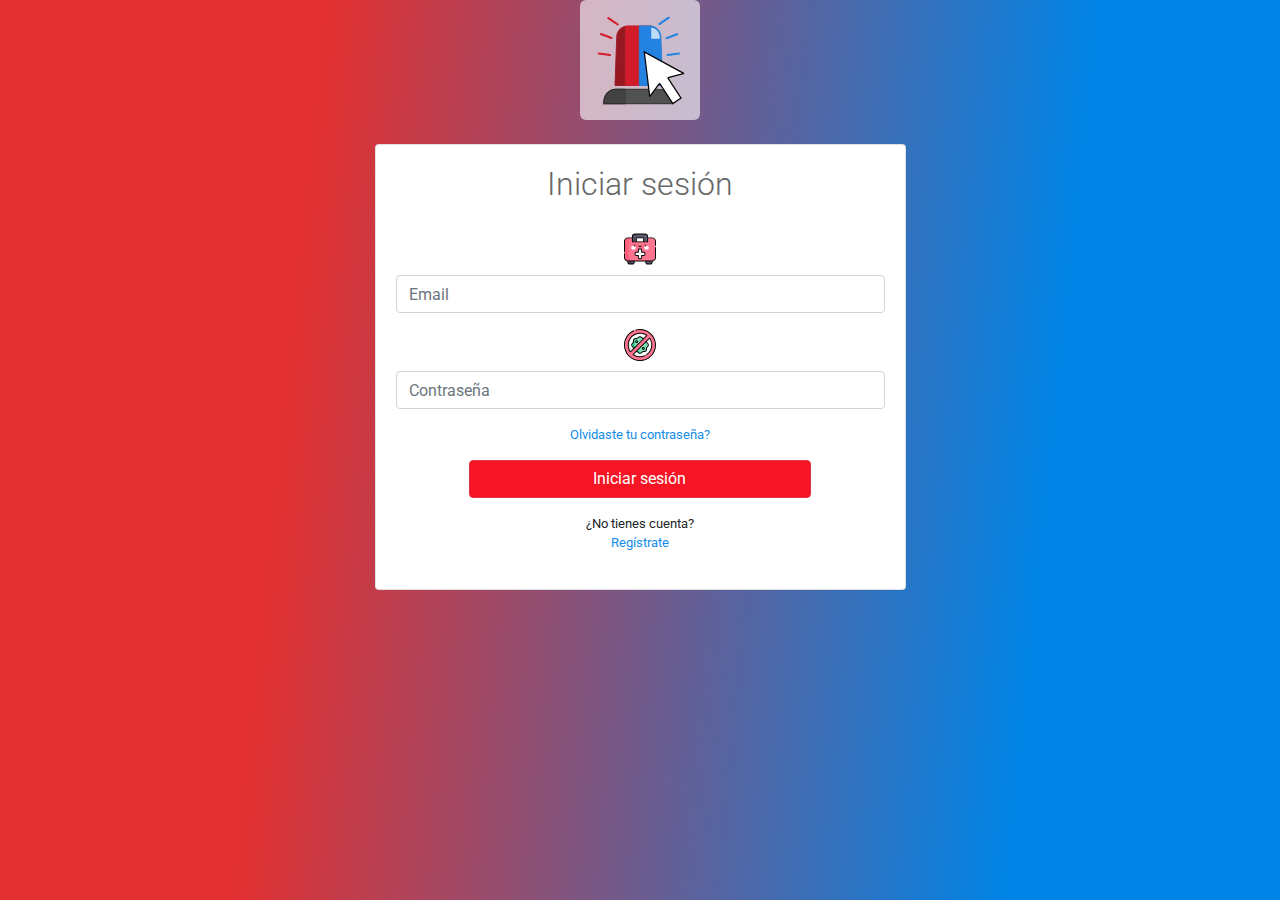
==== login/login.html @ f7489984 "login 320px resolution done" ====
<!DOCTYPE html>
<html lang="en">
    <head>
        <meta charset="UTF-8" />
        <meta name="viewport" content="width=device-width, initial-scale=1.0" />
        <link
            href="https://fonts.googleapis.com/css2?family=Roboto:ital,wght@0,100;0,300;0,400;1,100;1,300;1,400&display=swap"
            rel="stylesheet"
        />
        <script
            src="https://code.jquery.com/jquery-3.4.1.slim.min.js"
            integrity="sha384-J6qa4849blE2+poT4WnyKhv5vZF5SrPo0iEjwBvKU7imGFAV0wwj1yYfoRSJoZ+n"
            crossorigin="anonymous"
        ></script>
        <script
            src="https://cdn.jsdelivr.net/npm/popper.js@1.16.0/dist/umd/popper.min.js"
            integrity="sha384-Q6E9RHvbIyZFJoft+2mJbHaEWldlvI9IOYy5n3zV9zzTtmI3UksdQRVvoxMfooAo"
            crossorigin="anonymous"
        ></script>
        <link
            rel="stylesheet"
            href="https://stackpath.bootstrapcdn.com/bootstrap/4.4.1/css/bootstrap.min.css"
            integrity="sha384-Vkoo8x4CGsO3+Hhxv8T/Q5PaXtkKtu6ug5TOeNV6gBiFeWPGFN9MuhOf23Q9Ifjh"
            crossorigin="anonymous"
        />
        <link rel="stylesheet" href="style.css" />
        <script
            src="https://stackpath.bootstrapcdn.com/bootstrap/4.4.1/js/bootstrap.min.js"
            integrity="sha384-wfSDF2E50Y2D1uUdj0O3uMBJnjuUD4Ih7YwaYd1iqfktj0Uod8GCExl3Og8ifwB6"
            crossorigin="anonymous"
        ></script>
        <title>Login</title>
    </head>
    <body>
        <header class="header">
            <figure class="logo">
                <a href="#">
                    <img src="../Assets/Logo.svg" />
                </a>
            </figure>
        </header>
        <div class="container main-container">
            <div class="row">
                <div class="col-md-6 mx-auto">
                    <div class="card card-body">
                        <form action="">
                            <h2 class="text-center title">Iniciar sesión</h2>
                            <div class="form-group">
                                <img
                                    class="icon mx-auto d-block"
                                    src="../Assets/first-aid-kit.svg"
                                />
                                <input
                                    type="text"
                                    class="form-control"
                                    name="email"
                                    placeholder="Email"
                                />
                            </div>
                            <div class="form-group">
                                <img
                                    src="../Assets/no-virus.svg"
                                    class="icon mx-auto d-block"
                                />
                                <input
                                    type="text"
                                    name="password"
                                    class="form-control"
                                    placeholder="Contraseña"
                                />
                            </div>
                            <a
                                href="#"
                                class="d-block link txt-info forgot-psw"
                            >
                                Olvidaste tu contraseña?
                            </a>
                            <div class="form-group text-center">
                                <button
                                    type="submit"
                                    class="btn btn-danger btn-login"
                                >
                                    Iniciar sesión
                                </button>
                            </div>
                            <p class="text-center txt-info">
                                ¿No tienes cuenta?
                                <a href="#" class="d-block link">
                                    Regístrate
                                </a>
                            </p>
                        </form>
                    </div>
                </div>
            </div>
        </div>
    </body>
</html>
---- login/style.css ----
html, body {
    margin: 0;
    height: 100%;
}

body {
    margin: 0;
    padding: 0;
    box-sizing: border-box;
    font-family: "Roboto", sans-serif;
    background: linear-gradient(
        96deg,
        rgba(226, 48, 48, 1) 24%,
        rgba(0, 132, 230, 1) 80%
    );
    background-repeat: no-repeat;
    background-size: auto;
}

.main-container {
    background-color: transparent;
    padding: 0 1.5em;
}

.logo {
    width: 120px;
    height: 120px;
    margin: 0 auto;
    background-color: transparent;
}

.title {
    margin-bottom: 30px;
    color: #686868;
    font-weight: 300;
}

.txt-info {
    font-size: 13px;
    text-align: center;
}

.icon {
    height: 32px;
    width: 32px;
    margin-bottom: 10px;
}

.link {
    color: #138de8;
}

.forgot-psw {
    margin-top: 5px;
    margin-bottom: 15px;
}

.btn-login {
    background-color: #f61525;
    width: 70%;
}

@media screen and (min-width: 320px) {
    
}

@media screen and (min-width: 480px) {
}

@media screen and (min-width: 768px) {
    .main-container {
        padding: 1.5em;
    }

    .logo {
        background-color: rgba(255, 255, 255, 0.6);
        border-radius: 5%;
    }
}

@media screen and (min-width: 1024px) {
    
    
}
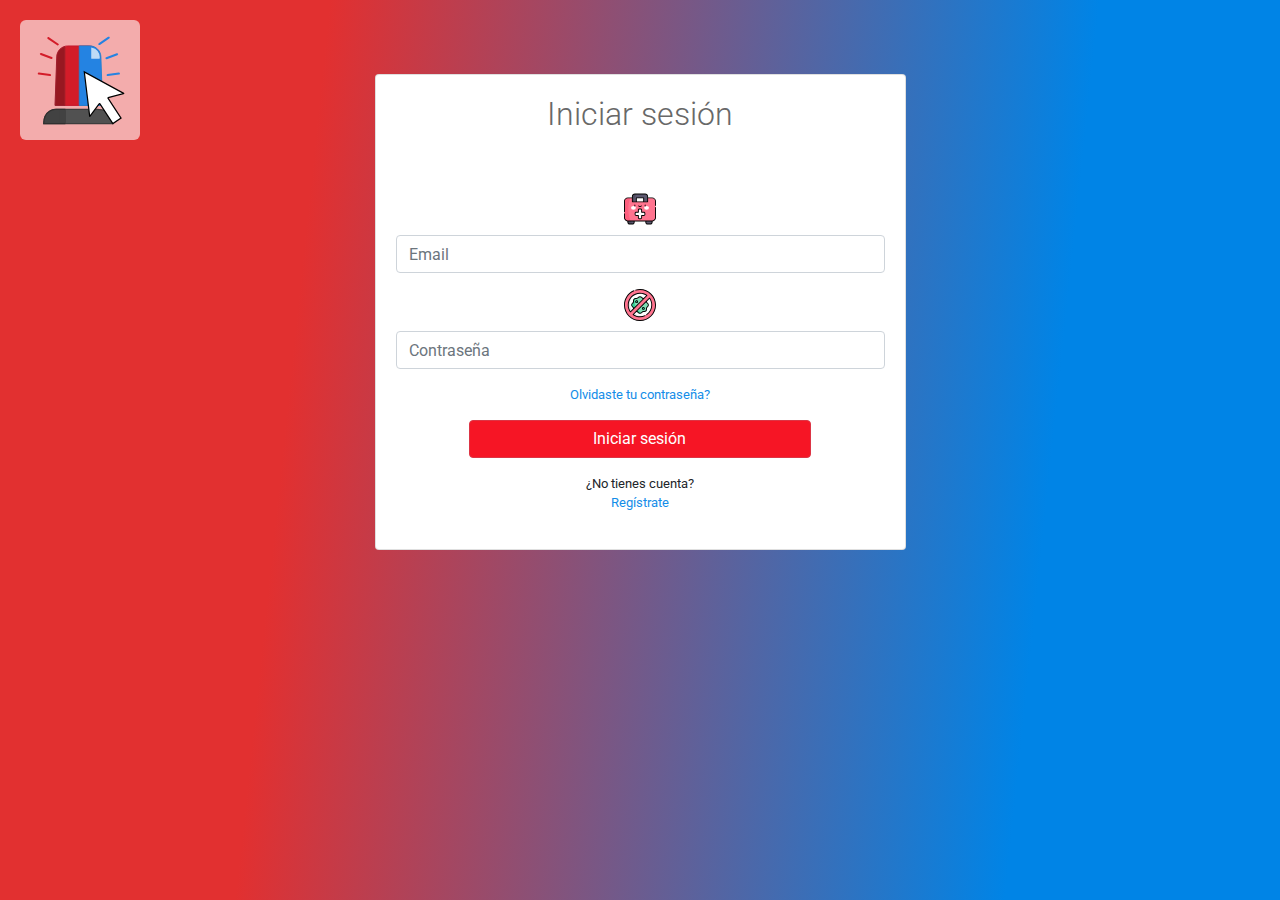
==== commit a0d76d0c: "full responsive login done" ====
--- a/login/login.html
+++ b/login/login.html
@@ -33,15 +33,15 @@
     </head>
     <body>
         <header class="header">
-            <figure class="logo">
+            <figure class="logo float-lg-left">
                 <a href="#">
                     <img src="../Assets/Logo.svg" />
                 </a>
             </figure>
         </header>
         <div class="container main-container">
-            <div class="row">
-                <div class="col-md-6 mx-auto">
+            <div class="row login-body">
+                <div class="col-sm-11 col-lg-6 mx-auto">
                     <div class="card card-body">
                         <form action="">
                             <h2 class="text-center title">Iniciar sesión</h2>
--- a/login/style.css
+++ b/login/style.css
@@ -1,5 +1,5 @@
-
-html, body {
+html,
+body {
     margin: 0;
     height: 100%;
 }
@@ -61,25 +61,32 @@
     width: 70%;
 }
 
-@media screen and (min-width: 320px) {
-    
+@media screen and (min-width: 768px) {
+
 }
 
-@media screen and (min-width: 480px) {
-}
-
-@media screen and (min-width: 768px) {
-    .main-container {
-        padding: 1.5em;
+@media screen and (min-width: 992px) {
+    .header {
+        width: 25%;
+        position: fixed;
+        margin-top: 20px;
     }
 
     .logo {
         background-color: rgba(255, 255, 255, 0.6);
         border-radius: 5%;
+        margin-left: 20px;
+    }
+
+    .login-body {
+        margin-top: 50px;
+    }
+
+    .main-container {
+        padding: 1.5em;
+    }
+
+    .title {
+        margin-bottom: 60px;
     }
 }
-
-@media screen and (min-width: 1024px) {
-    
-    
-}
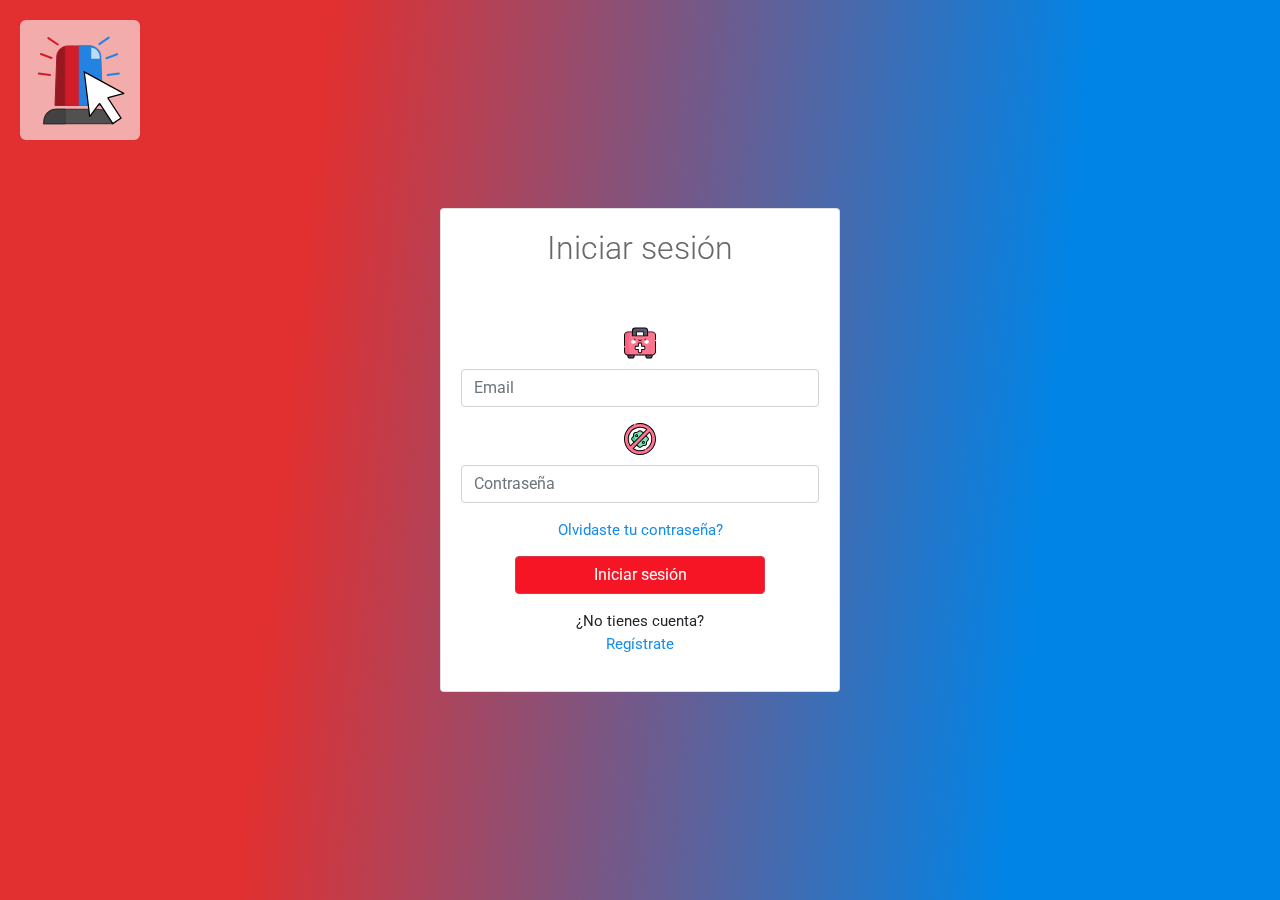
==== commit ddbd356f: "login now full centered in screen, payment method added to registry and solicitar added" ====
--- a/login/login.html
+++ b/login/login.html
@@ -3,10 +3,12 @@
     <head>
         <meta charset="UTF-8" />
         <meta name="viewport" content="width=device-width, initial-scale=1.0" />
+        <!-- Fonts-->
         <link
             href="https://fonts.googleapis.com/css2?family=Roboto:ital,wght@0,100;0,300;0,400;1,100;1,300;1,400&display=swap"
             rel="stylesheet"
         />
+        <!-- Scripts-->
         <script
             src="https://code.jquery.com/jquery-3.4.1.slim.min.js"
             integrity="sha384-J6qa4849blE2+poT4WnyKhv5vZF5SrPo0iEjwBvKU7imGFAV0wwj1yYfoRSJoZ+n"
@@ -17,18 +19,20 @@
             integrity="sha384-Q6E9RHvbIyZFJoft+2mJbHaEWldlvI9IOYy5n3zV9zzTtmI3UksdQRVvoxMfooAo"
             crossorigin="anonymous"
         ></script>
+        <!-- Bootstrap-->
         <link
             rel="stylesheet"
             href="https://stackpath.bootstrapcdn.com/bootstrap/4.4.1/css/bootstrap.min.css"
             integrity="sha384-Vkoo8x4CGsO3+Hhxv8T/Q5PaXtkKtu6ug5TOeNV6gBiFeWPGFN9MuhOf23Q9Ifjh"
             crossorigin="anonymous"
         />
-        <link rel="stylesheet" href="style.css" />
         <script
             src="https://stackpath.bootstrapcdn.com/bootstrap/4.4.1/js/bootstrap.min.js"
             integrity="sha384-wfSDF2E50Y2D1uUdj0O3uMBJnjuUD4Ih7YwaYd1iqfktj0Uod8GCExl3Og8ifwB6"
             crossorigin="anonymous"
         ></script>
+        <!-- Styles-->
+        <link rel="stylesheet" href="style.css" />
         <title>Login</title>
     </head>
     <body>
@@ -39,58 +43,53 @@
                 </a>
             </figure>
         </header>
-        <div class="container main-container">
-            <div class="row login-body">
-                <div class="col-sm-11 col-lg-6 mx-auto">
-                    <div class="card card-body">
-                        <form action="">
-                            <h2 class="text-center title">Iniciar sesión</h2>
-                            <div class="form-group">
-                                <img
-                                    class="icon mx-auto d-block"
-                                    src="../Assets/first-aid-kit.svg"
-                                />
-                                <input
-                                    type="text"
-                                    class="form-control"
-                                    name="email"
-                                    placeholder="Email"
-                                />
-                            </div>
-                            <div class="form-group">
-                                <img
-                                    src="../Assets/no-virus.svg"
-                                    class="icon mx-auto d-block"
-                                />
-                                <input
-                                    type="text"
-                                    name="password"
-                                    class="form-control"
-                                    placeholder="Contraseña"
-                                />
-                            </div>
-                            <a
-                                href="#"
-                                class="d-block link txt-info forgot-psw"
+        <div class="outer">
+            <div class="middle">
+                <div class="card card-body card-custom mx-auto">
+                    <form action="">
+                        <h2 class="text-center title">Iniciar sesión</h2>
+                        <div class="form-group">
+                            <img
+                                class="icon mx-auto d-block"
+                                src="../Assets/first-aid-kit.svg"
+                            />
+                            <input
+                                type="text"
+                                class="form-control"
+                                name="email"
+                                placeholder="Email"
+                            />
+                        </div>
+                        <div class="form-group">
+                            <img
+                                src="../Assets/no-virus.svg"
+                                class="icon mx-auto d-block"
+                            />
+                            <input
+                                type="text"
+                                name="password"
+                                class="form-control"
+                                placeholder="Contraseña"
+                            />
+                        </div>
+                        <a href="#" class="d-block link txt-info forgot-psw">
+                            Olvidaste tu contraseña?
+                        </a>
+                        <div class="form-group text-center">
+                            <button
+                                type="submit"
+                                class="btn btn-danger btn-login"
                             >
-                                Olvidaste tu contraseña?
+                                Iniciar sesión
+                            </button>
+                        </div>
+                        <p class="text-center txt-info">
+                            ¿No tienes cuenta?
+                            <a href="#" class="d-block link">
+                                Regístrate
                             </a>
-                            <div class="form-group text-center">
-                                <button
-                                    type="submit"
-                                    class="btn btn-danger btn-login"
-                                >
-                                    Iniciar sesión
-                                </button>
-                            </div>
-                            <p class="text-center txt-info">
-                                ¿No tienes cuenta?
-                                <a href="#" class="d-block link">
-                                    Regístrate
-                                </a>
-                            </p>
-                        </form>
-                    </div>
+                        </p>
+                    </form>
                 </div>
             </div>
         </div>
--- a/login/style.css
+++ b/login/style.css
@@ -1,6 +1,7 @@
 html,
 body {
     margin: 0;
+    width: 100%;
     height: 100%;
 }
 
@@ -14,8 +15,25 @@
         rgba(226, 48, 48, 1) 24%,
         rgba(0, 132, 230, 1) 80%
     );
-    background-repeat: no-repeat;
     background-size: auto;
+}
+
+.outer {
+    display: table;
+    position: absolute;
+    height: 82%;
+    width: 100%;
+}
+
+.middle {
+    display: table-cell;
+    vertical-align: middle;
+}
+
+.card-custom {
+    width: 90%;
+    height: 95%;
+    max-width: 400px;
 }
 
 .main-container {
@@ -33,6 +51,7 @@
 .title {
     margin-bottom: 30px;
     color: #686868;
+    font-size: 1.5rem;
     font-weight: 300;
 }
 
@@ -62,7 +81,13 @@
 }
 
 @media screen and (min-width: 768px) {
+    .title {
+        font-size: 2rem;
+    }
 
+    .txt-info {
+        font-size: 15px;
+    }
 }
 
 @media screen and (min-width: 992px) {
@@ -78,6 +103,16 @@
         margin-left: 20px;
     }
 
+    .outer {
+        height: 100%;
+    }
+
+    .card-custom {
+        width: auto;
+        height: auto;
+        max-width: 400px;
+    }
+
     .login-body {
         margin-top: 50px;
     }
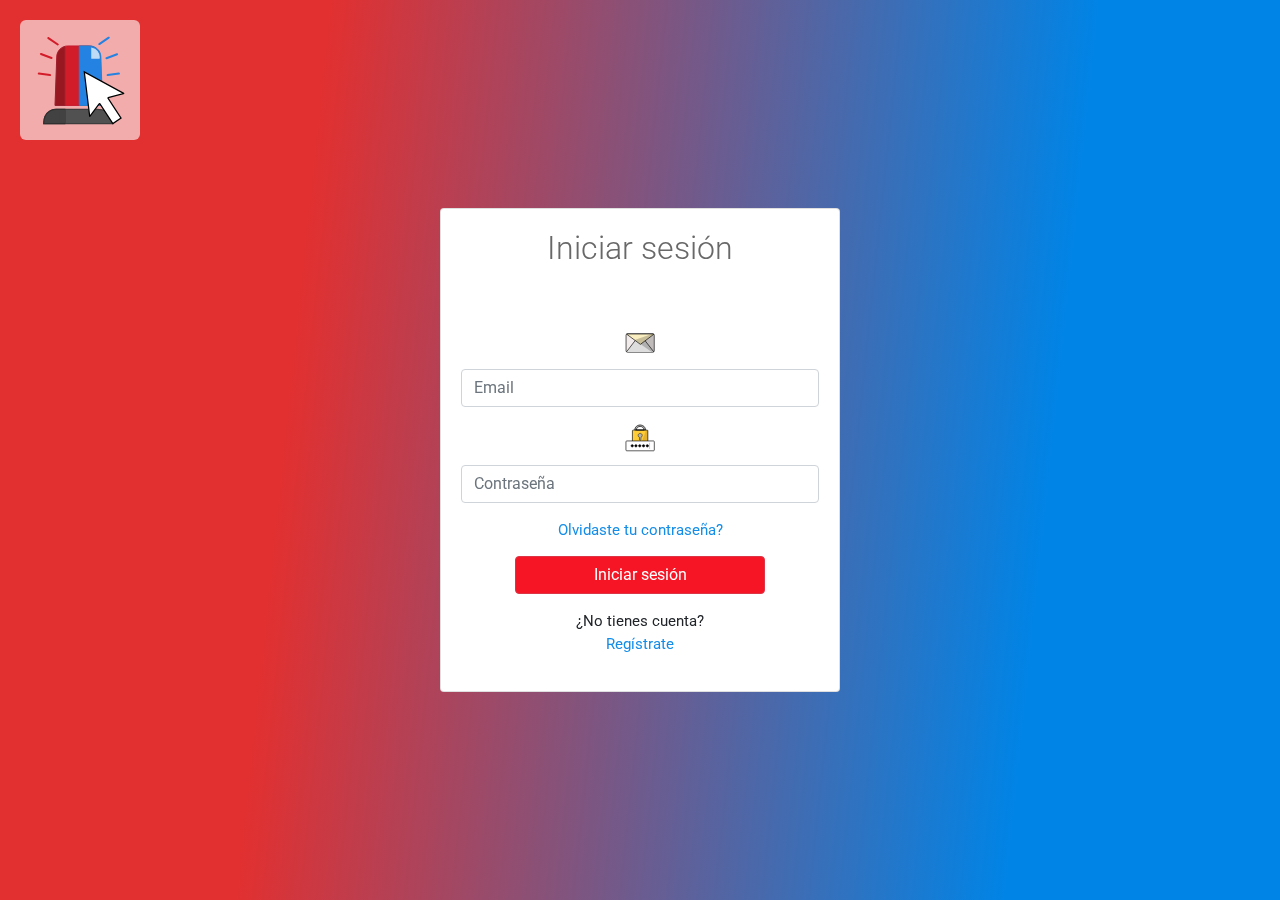
==== commit 35dc08c4: "Sample icons changed for official ones. Login and Registry done." ====
--- a/login/login.html
+++ b/login/login.html
@@ -39,7 +39,7 @@
         <header class="header">
             <figure class="logo float-lg-left">
                 <a href="#">
-                    <img src="../Assets/Logo.svg" />
+                    <img src="../Assets/Iconos/Logo.svg" />
                 </a>
             </figure>
         </header>
@@ -51,7 +51,7 @@
                         <div class="form-group">
                             <img
                                 class="icon mx-auto d-block"
-                                src="../Assets/first-aid-kit.svg"
+                                src="../Assets/Iconos/email.svg"
                             />
                             <input
                                 type="text"
@@ -62,7 +62,7 @@
                         </div>
                         <div class="form-group">
                             <img
-                                src="../Assets/no-virus.svg"
+                                src="../Assets/Iconos/password.svg"
                                 class="icon mx-auto d-block"
                             />
                             <input
